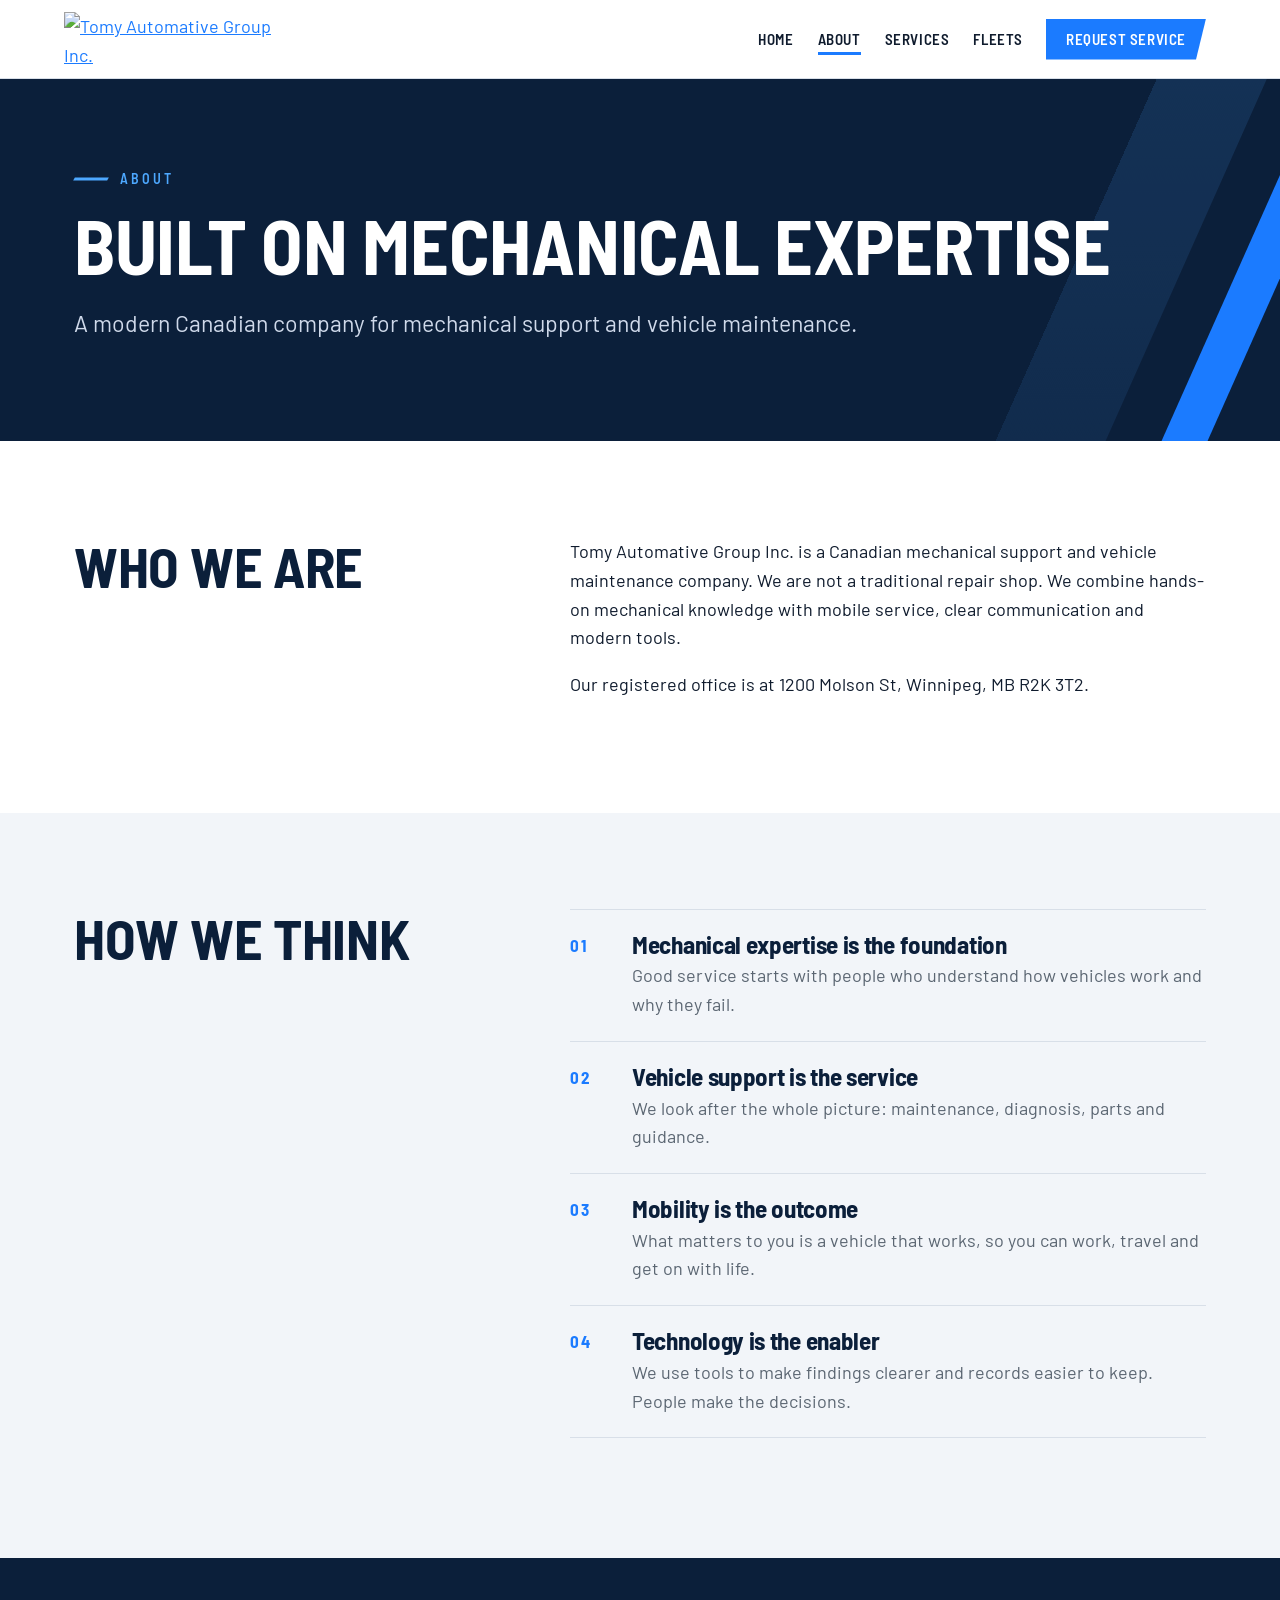
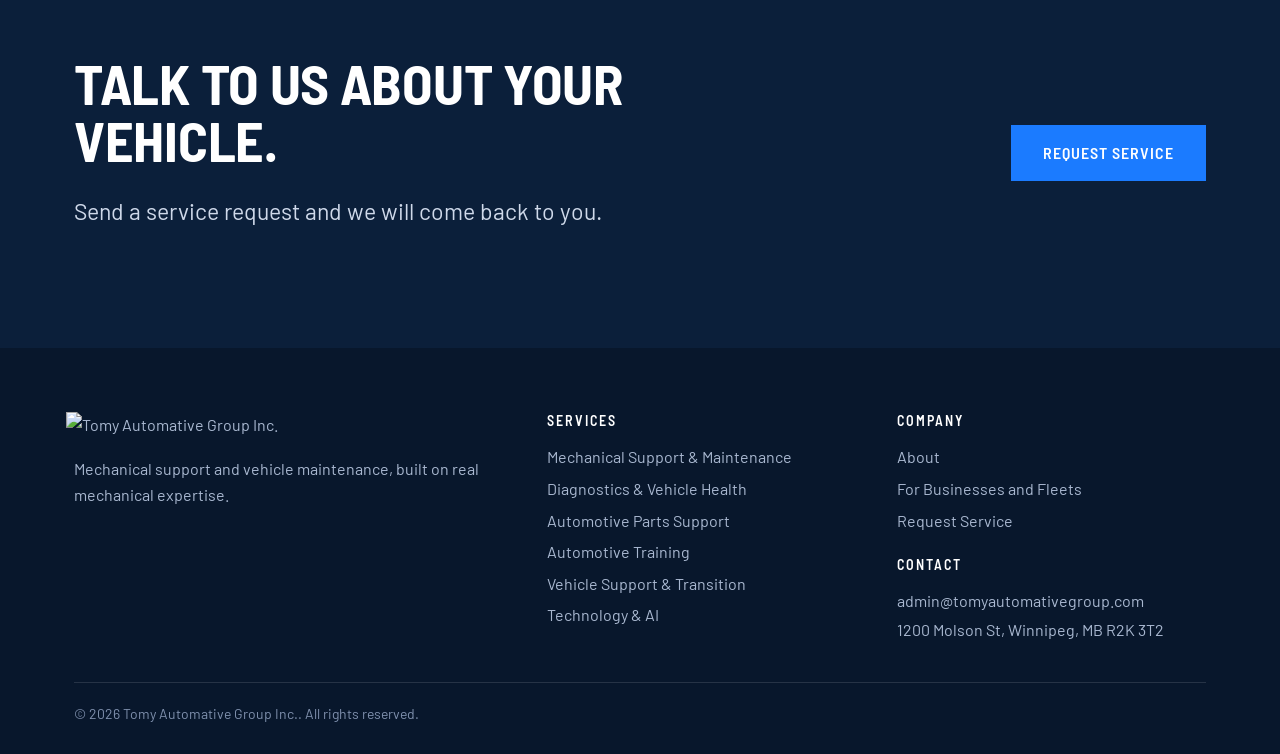
==== about.html @ df95e0b9 "Add files via upload" ====
<!doctype html><html lang="en"><head><meta charset="utf-8"><meta name="viewport" content="width=device-width,initial-scale=1">
<title>About | Tomy Automative Group Inc.</title><meta name="description" content="About Tomy Automative Group Inc., a modern Canadian mechanical support company in Winnipeg.">
<link rel="icon" type="image/png" href="assets/favicon-32.png"><link rel="apple-touch-icon" href="assets/apple-touch-icon.png">
<meta property="og:title" content="About | Tomy Automative Group Inc."><meta property="og:description" content="About Tomy Automative Group Inc., a modern Canadian mechanical support company in Winnipeg."><meta name="theme-color" content="#0B1F3A">
<link rel="preconnect" href="https://fonts.googleapis.com"><link rel="preconnect" href="https://fonts.gstatic.com" crossorigin>
<link href="https://fonts.googleapis.com/css2?family=Barlow:wght@400;500;600&family=Barlow+Semi+Condensed:wght@600;700&display=swap" rel="stylesheet">
<link rel="stylesheet" href="style.css"></head><body>
<a class="skip" href="#main">Skip to content</a>
<header class="top"><div class="wrap head">
<a class="brand" href="index.html" aria-label="Tomy Automative Group Inc., home"><img src="assets/Tomy_Logo_Horizontal_Colour.svg" alt="Tomy Automative Group Inc."></a>
<button class="burger" aria-expanded="false" aria-controls="nav">Menu</button>
<nav class="nav" id="nav" aria-label="Main"><a href="index.html">Home</a><a href="about.html" aria-current="page">About</a><a href="services.html">Services</a><a href="fleets.html">Fleets</a><a class="cta" href="contact.html">Request Service</a></nav>
</div></header><main id="main"><section class="pagehead"><i class="stripe c"></i><i class="stripe a"></i><i class="stripe b"></i><div class="wrap"><span class="kicker">About</span><h1>Built on mechanical expertise</h1><p class=lede>A modern Canadian company for mechanical support and vehicle maintenance.</p></div></section>
<section><div class="wrap split"><h2 class="rv">Who we are</h2><div class="prose rv">
<p>Tomy Automative Group Inc. is a Canadian mechanical support and vehicle maintenance company. We are not a traditional repair shop. We combine hands-on mechanical knowledge with mobile service, clear communication and modern tools.</p>
<p>Our registered office is at 1200 Molson St, Winnipeg, MB R2K 3T2.</p></div></div></section>
<section class="s-pale"><div class="wrap split"><h2 class="rv">How we think</h2><div>
<div class="list rv"><div><h3>Mechanical expertise is the foundation</h3><p>Good service starts with people who understand how vehicles work and why they fail.</p></div><div><h3>Vehicle support is the service</h3><p>We look after the whole picture: maintenance, diagnosis, parts and guidance.</p></div><div><h3>Mobility is the outcome</h3><p>What matters to you is a vehicle that works, so you can work, travel and get on with life.</p></div><div><h3>Technology is the enabler</h3><p>We use tools to make findings clearer and records easier to keep. People make the decisions.</p></div></div>
</div></div></section><section class="s-navy"><div class="wrap band"><div class="rv"><h2>Talk to us about your vehicle.</h2><p class="lede">Send a service request and we will come back to you.</p></div><div class="btns rv"><a class="btn solid" href="contact.html">Request service</a></div></div></section></main><footer><div class="wrap"><div class="grid">
<div><img src="assets/Tomy_Logo_Horizontal_Reversed.svg" alt="Tomy Automative Group Inc."><p style="margin-top:18px;max-width:26em">Mechanical support and vehicle maintenance, built on real mechanical expertise.</p></div>
<div><h4>Services</h4><a href="mechanical-support.html">Mechanical Support & Maintenance</a><a href="diagnostics.html">Diagnostics & Vehicle Health</a><a href="parts-support.html">Automotive Parts Support</a><a href="training.html">Automotive Training</a><a href="vehicle-support.html">Vehicle Support & Transition</a><a href="technology.html">Technology & AI</a></div>
<div><h4>Company</h4><a href="about.html">About</a><a href="fleets.html">For Businesses and Fleets</a><a href="contact.html">Request Service</a><h4 style="margin-top:20px">Contact</h4><a href="mailto:admin@tomyautomativegroup.com">admin@tomyautomativegroup.com</a><span>1200 Molson St, Winnipeg, MB R2K 3T2</span></div>
</div><div class="legal">&copy; 2026 Tomy Automative Group Inc.. All rights reserved.</div></div></footer>
<script src="app.js"></script></body></html>
---- style.css ----
/* Tomy Automative Group Inc. Deep navy, electric blue, condensed industrial type. Lane-line motif from the road T. */
:root{
  --navy:#0B1F3A; --navy-2:#102a4d; --blue:#1B7BFF; --sky:#4DA8FF; --ink:#0F1B2D; --grey:#5B6672; --line:#D8DFE8; --pale:#F2F5F9; --white:#fff;
  --head:"Barlow Semi Condensed","Bahnschrift","Arial Narrow",Arial,sans-serif; --body:"Barlow","Segoe UI",system-ui,Arial,sans-serif; --wrap:1180px;
}
*{box-sizing:border-box}
html{scroll-behavior:smooth}
body{margin:0;font:18px/1.6 var(--body);color:var(--ink);background:#fff;-webkit-font-smoothing:antialiased}
img,svg{max-width:100%}
a{color:var(--blue)}
.wrap{width:100%;max-width:var(--wrap);margin:0 auto;padding:0 24px}
.skip{position:absolute;left:-999px;top:0;background:var(--blue);color:#fff;padding:10px 16px;z-index:99}
.skip:focus{left:12px;top:12px}

/* header */
.top{position:sticky;top:0;z-index:30;background:rgba(255,255,255,.96);backdrop-filter:blur(8px);border-bottom:1px solid var(--line);transition:box-shadow .3s}
.top.scrolled{box-shadow:0 6px 24px rgba(11,31,58,.08)}
.head{display:flex;align-items:center;justify-content:space-between;gap:24px;height:78px}
.brand img{height:54px;width:auto;display:block;margin-left:-10px}
.nav{display:flex;gap:2px;align-items:center}
.nav a{text-decoration:none;color:var(--ink);font:600 15px/1 var(--head);letter-spacing:.6px;text-transform:uppercase;padding:12px 11px;position:relative}
.nav a::after{content:"";position:absolute;left:11px;right:11px;bottom:4px;height:3px;background:var(--blue);transform:scaleX(0);transform-origin:left;transition:transform .25s}
.nav a:hover::after,.nav a[aria-current="page"]::after{transform:scaleX(1)}
.nav .cta{background:var(--blue);color:#fff;margin-left:10px;padding:13px 20px;clip-path:polygon(0 0,100% 0,calc(100% - 10px) 100%,0 100%)}
.nav .cta::after{display:none}
.nav .cta:hover{background:var(--navy)}
.burger{display:none;background:none;border:2px solid var(--navy);padding:9px 14px;font:600 14px var(--head);letter-spacing:1px;text-transform:uppercase;color:var(--navy);cursor:pointer}

/* type */
h1,h2,h3{font-family:var(--head);color:var(--navy);line-height:1.02;font-weight:700;margin:0 0 .45em;letter-spacing:-.3px}
h1{font-size:clamp(46px,7.4vw,96px);text-transform:uppercase}
h2{font-size:clamp(34px,4.6vw,56px);text-transform:uppercase}
h3{font-size:26px}
p{margin:0 0 1em}
.lede{font-size:clamp(19px,2.1vw,23px);line-height:1.55;color:#334155;max-width:36em}
.kicker{display:inline-block;font:600 14px/1 var(--head);letter-spacing:3px;text-transform:uppercase;color:var(--blue);margin-bottom:20px;padding-left:46px;position:relative}
.kicker::before{content:"";position:absolute;left:0;top:50%;width:34px;height:3px;background:var(--blue);transform:translateY(-50%) skewX(-30deg)}

/* sections */
section{padding:96px 0}
.s-pale{background:var(--pale)}
.s-navy{background:var(--navy);color:#cfd9ea;position:relative;overflow:hidden}
.s-navy h2,.s-navy h3{color:#fff}
.s-navy .lede{color:#cfd9ea}
.s-navy .kicker{color:var(--sky)}.s-navy .kicker::before{background:var(--sky)}
.s-navy a{color:#fff}

/* hero */
.hero{background:var(--navy);color:#fff;padding:0;position:relative;overflow:hidden;min-height:640px;display:flex;align-items:center}
.hero .wrap{position:relative;z-index:2;padding-top:100px;padding-bottom:140px}
.hero h1{color:#fff;max-width:11em}
.hero h1 em{font-style:normal;color:var(--sky)}
.hero .lede{color:#cfd9ea;max-width:34em;margin-top:8px}
.btns{display:flex;gap:14px;flex-wrap:wrap;margin-top:36px}
.btn{display:inline-block;text-decoration:none;font:600 16px/1 var(--head);letter-spacing:1px;text-transform:uppercase;padding:18px 30px;border:2px solid var(--navy);color:var(--navy);transition:background .25s,color .25s,transform .25s}
.btn:hover{background:var(--navy);color:#fff;transform:translateY(-2px)}
.btn.solid{background:var(--blue);border-color:var(--blue);color:#fff}
.btn.solid:hover{background:#fff;border-color:#fff;color:var(--navy)}
.hero .btn,.s-navy .btn{border-color:#fff;color:#fff}
.hero .btn:hover,.s-navy .btn:hover{background:#fff;color:var(--navy)}
.hero .btn.solid,.s-navy .btn.solid{background:var(--blue);border-color:var(--blue);color:#fff}
.hero .btn.solid:hover,.s-navy .btn.solid:hover{background:#fff;border-color:#fff;color:var(--navy)}
/* road stripes echo the T */
.stripe{position:absolute;top:-10%;height:130%;transform:skewX(-24deg);z-index:1}
.stripe.a{right:12%;width:150px;background:linear-gradient(180deg,#143359,#0f2a4d);opacity:.9;animation:sweep 1.1s cubic-bezier(.2,.7,.2,1) .1s both}
.stripe.b{right:3%;width:70px;background:var(--blue);animation:sweep 1.1s cubic-bezier(.2,.7,.2,1) .3s both}
.stripe.c{right:27%;width:26px;background:var(--sky);opacity:.55;animation:sweep 1.1s cubic-bezier(.2,.7,.2,1) .5s both}
@keyframes sweep{from{transform:skewX(-24deg) translateX(140%);opacity:0}to{transform:skewX(-24deg) translateX(0)}}
.lane{position:absolute;left:0;right:0;bottom:44px;height:6px;z-index:2;background:repeating-linear-gradient(90deg,var(--sky) 0 70px,transparent 70px 140px);opacity:.75;animation:lane 3s linear infinite}
@keyframes lane{from{background-position:0 0}to{background-position:-140px 0}}
.road{position:absolute;left:0;right:0;bottom:0;height:34px;background:#08172c;z-index:1}
.hero .rise{opacity:0;animation:rise .8s cubic-bezier(.2,.7,.2,1) forwards}
.hero .kicker{animation-delay:.1s}.hero h1{animation-delay:.25s}.hero .lede{animation-delay:.45s}.hero .btns{animation-delay:.6s}
@keyframes rise{from{opacity:0;transform:translateY(26px)}to{opacity:1;transform:none}}

/* chain: expertise to mobility */
.chain{display:grid;grid-template-columns:repeat(4,1fr);gap:0;margin-top:44px;counter-reset:c}
.chain div{padding:28px 26px 28px 0;border-top:3px solid var(--navy);position:relative;counter-increment:c}
.chain div::before{content:"0" counter(c);font:700 15px var(--head);letter-spacing:2px;color:var(--blue);display:block;margin-bottom:10px}
.chain div:nth-child(2){border-top-color:#2a4f84}.chain div:nth-child(3){border-top-color:#3f89d6}.chain div:nth-child(4){border-top-color:var(--blue)}
.chain h3{font-size:24px;margin-bottom:6px}
.chain p{color:var(--grey);margin:0;font-size:17px}

/* service rows */
.rows{margin-top:36px;border-top:1px solid var(--line)}
.row{display:grid;grid-template-columns:70px 1fr auto;gap:8px 24px;align-items:center;padding:26px 0;border-bottom:1px solid var(--line);text-decoration:none;color:inherit;position:relative;transition:padding-left .3s,background .3s}
.row::before{content:"";position:absolute;left:0;top:0;bottom:0;width:5px;background:var(--blue);transform:scaleY(0);transform-origin:top;transition:transform .3s}
.row:hover{padding-left:22px;background:var(--pale)}
.row:hover::before{transform:scaleY(1)}
.row .n{font:700 18px var(--head);letter-spacing:2px;color:var(--blue)}
.row h3{margin:0;font-size:clamp(26px,3vw,36px);text-transform:uppercase}
.row p{margin:4px 0 0;color:var(--grey);font-size:17px}
.row .go{font:600 15px var(--head);letter-spacing:2px;text-transform:uppercase;color:var(--navy);padding-right:10px}
.row:hover .go{color:var(--blue)}

/* inner page head */
.pagehead{background:var(--navy);color:#fff;padding:84px 0 76px;position:relative;overflow:hidden}
.pagehead h1{color:#fff;font-size:clamp(40px,6vw,76px);max-width:14em;margin-bottom:.3em}
.pagehead .lede{color:#cfd9ea}
.pagehead .kicker{color:var(--sky)}.pagehead .kicker::before{background:var(--sky)}
.pagehead .stripe.a{right:8%;width:110px}.pagehead .stripe.b{right:0;width:46px}.pagehead .stripe.c{display:none}
.pagehead .wrap{position:relative;z-index:2}

/* content blocks */
.split{display:grid;grid-template-columns:.8fr 1.2fr;gap:72px}
.split h2{position:sticky;top:110px;align-self:start}
.prose{max-width:42em}
.list{border-top:1px solid var(--line);margin:0 0 24px}
.list div{padding:22px 0 22px 62px;border-bottom:1px solid var(--line);position:relative;counter-increment:l}
.list{counter-reset:l}
.list div::before{content:counter(l,decimal-leading-zero);position:absolute;left:0;top:25px;font:700 17px var(--head);letter-spacing:2px;color:var(--blue)}
.list h3{margin:0 0 4px;font-size:25px}
.list p{margin:0;color:var(--grey)}
.note{border-left:5px solid var(--blue);background:var(--pale);padding:22px 26px;margin:28px 0}
.note b{font-family:var(--head);text-transform:uppercase;letter-spacing:1px;color:var(--navy)}
.s-pale .note{background:#fff}

/* contact + form */
.contact{display:grid;grid-template-columns:1.1fr .9fr;gap:64px;align-items:start}
form{display:grid;gap:18px}
label{display:block;font:600 14px var(--head);letter-spacing:1.5px;text-transform:uppercase;color:var(--navy);margin-bottom:6px}
input,select,textarea{width:100%;font:17px var(--body);color:var(--ink);padding:14px 16px;border:2px solid var(--line);background:#fff;border-radius:0}
input:focus,select:focus,textarea:focus{outline:none;border-color:var(--blue)}
textarea{min-height:140px;resize:vertical}
.two{display:grid;grid-template-columns:1fr 1fr;gap:18px}
.hp{position:absolute;left:-9999px}
dl{margin:0}dt{font:600 14px var(--head);letter-spacing:2px;text-transform:uppercase;color:var(--blue);margin-top:24px}dd{margin:4px 0 0;font-size:20px}
.small{font-size:15px;color:var(--grey)}

/* band */
.band{display:grid;grid-template-columns:1.3fr .7fr;gap:48px;align-items:center}
.band .btns{justify-content:flex-end;margin:0}

/* footer */
footer{background:#08172c;color:#a9b8d0;padding:64px 0 28px;font-size:16px}
footer .grid{display:grid;grid-template-columns:1.4fr 1fr 1fr;gap:40px}
footer img{height:52px;width:auto;margin-left:-8px}
footer h4{margin:0 0 12px;font:600 14px var(--head);letter-spacing:2px;text-transform:uppercase;color:#fff}
footer a{color:#a9b8d0;text-decoration:none;display:block;padding:3px 0}
footer a:hover{color:#fff}
.legal{border-top:1px solid rgba(255,255,255,.12);margin-top:40px;padding-top:20px;font-size:14px;color:#7f90ad}

/* reveal */
.rv{opacity:0;transform:translateY(16px);transition:opacity .65s ease,transform .65s ease}
.rv.in{opacity:1;transform:none}
.chain .rv:nth-child(2){transition-delay:.08s}.chain .rv:nth-child(3){transition-delay:.16s}.chain .rv:nth-child(4){transition-delay:.24s}
@media (prefers-reduced-motion:reduce){
  .rv{opacity:1;transform:none;transition:none}html{scroll-behavior:auto}
  .hero .rise{animation:none;opacity:1}.stripe{animation:none!important}.lane{animation:none}
}

@media (max-width:980px){
  section{padding:64px 0}
  .split,.contact,.band,footer .grid{grid-template-columns:1fr;gap:32px}
  .split h2{position:static}
  .chain{grid-template-columns:1fr 1fr}
  .band .btns{justify-content:flex-start}
  .burger{display:block}
  .nav{display:none;position:absolute;left:0;right:0;top:100%;background:#fff;border-bottom:1px solid var(--line);flex-direction:column;align-items:stretch;padding:8px 24px 20px}
  .nav.open{display:flex}
  .nav a{padding:15px 0;border-bottom:1px solid var(--line)}
  .nav a::after{display:none}
  .nav .cta{margin:14px 0 0;text-align:center;clip-path:none}
  .hero{min-height:560px}
  .hero .wrap{padding-top:70px;padding-bottom:120px}
  .stripe.a{right:-6%}.stripe.b{right:-14%}.stripe.c{right:14%;opacity:.3}
  .stripe.a,.stripe.b{opacity:.45}
}
@media (max-width:560px){
  .chain,.two{grid-template-columns:1fr}
  .row{grid-template-columns:44px 1fr}
  .row .go{display:none}
  .brand img{height:46px}
  .head{height:68px}
}

/* ---- photo layout (v2) ---- */
.hero-photo{position:absolute;inset:0;background:url(assets/photo-hero.jpg) center/cover no-repeat;z-index:0;transform:scale(1.06);animation:zoom 14s ease-out forwards}
@keyframes zoom{to{transform:scale(1)}}
.hero::before{content:"";position:absolute;inset:0;z-index:1;background:linear-gradient(90deg,rgba(11,31,58,.97) 0%,rgba(11,31,58,.86) 45%,rgba(11,31,58,.45) 100%)}
.hero{min-height:700px}
.hero .wrap{padding-bottom:190px}
.hero .stripe.a,.hero .stripe.c{display:none}
.hero .stripe.b{right:6%;width:54px;opacity:.9;z-index:1}
.hero .road,.hero .lane{z-index:2}

.cards{position:relative;z-index:5;padding:0;margin-top:-120px}
.cards .grid{display:grid;grid-template-columns:1.15fr 1fr 1fr 1fr;box-shadow:0 24px 60px rgba(11,31,58,.22)}
.cards .c{background:#fff;padding:34px 30px 32px;text-decoration:none;color:var(--ink);position:relative;border-top:5px solid var(--navy);transition:transform .3s,background .3s}
.cards .c:hover{transform:translateY(-8px);background:var(--pale)}
.cards .c .n{font:700 15px var(--head);letter-spacing:2px;color:var(--blue)}
.cards .c h3{font-size:25px;margin:10px 0 8px;text-transform:uppercase}
.cards .c p{color:var(--grey);margin:0 0 16px;font-size:17px}
.cards .c span.go{font:600 14px var(--head);letter-spacing:2px;text-transform:uppercase;color:var(--blue)}
.cards .feat{background:var(--blue);color:#fff;border-top-color:var(--sky)}
.cards .feat .n{color:#fff}
.cards .feat h3{color:#fff}.cards .feat p{color:#e6f0ff}
.cards .feat:hover{background:#1469dc;transform:none}
.cards .feat .btn{border-color:#fff;color:#fff;padding:14px 22px;margin-top:6px}
.cards .feat .btn:hover{background:#fff;color:var(--blue)}

.about{display:grid;grid-template-columns:1fr 1fr;gap:72px;align-items:center}
.photo{position:relative;isolation:isolate}
.photo img{display:block;width:100%;height:560px;object-fit:cover}
.photo::before{content:"";position:absolute;left:-18px;top:-18px;right:18px;bottom:18px;border:4px solid var(--blue);z-index:-1}
.photo .badge{position:absolute;left:-28px;bottom:36px;background:var(--navy);color:#fff;padding:22px 34px 22px 28px;border-left:6px solid var(--blue);clip-path:polygon(0 0,100% 0,calc(100% - 14px) 100%,0 100%)}
.photo .badge b{display:block;font:700 34px/1 var(--head);text-transform:uppercase;letter-spacing:.5px}
.photo .badge span{font:600 13px var(--head);letter-spacing:2px;text-transform:uppercase;color:var(--sky)}
.ticks{list-style:none;margin:26px 0 30px;padding:0;display:grid;grid-template-columns:1fr 1fr;gap:14px 28px}
.ticks li{padding-left:34px;position:relative;font-weight:500}
.ticks li::before{content:"";position:absolute;left:0;top:6px;width:20px;height:11px;border-left:4px solid var(--blue);border-bottom:4px solid var(--blue);transform:rotate(-45deg) scale(.8)}
.ticks small{display:block;font-weight:400;color:var(--grey);font-size:16px}

.photoband{position:relative;padding:130px 0;text-align:center;color:#fff;background:url(assets/photo-band.jpg) center/cover fixed no-repeat;overflow:hidden}
.photoband::before{content:"";position:absolute;inset:0;background:linear-gradient(180deg,rgba(11,31,58,.78),rgba(11,31,58,.9))}
.photoband .wrap{position:relative}
.photoband h2{color:#fff;max-width:14em;margin:0 auto .4em}
.photoband .lede{color:#dbe6f6;margin:0 auto}
.photoband .btns{justify-content:center}
.fleetbg{background:var(--navy) url(assets/photo-tools.jpg) center/cover no-repeat}
.fleetbg::before{content:"";position:absolute;inset:0;background:linear-gradient(90deg,rgba(11,31,58,.96),rgba(11,31,58,.8))}
.fleetbg .wrap{position:relative}

.pagehead{background:var(--navy) url(assets/photo-hero.jpg) center 40%/cover no-repeat}
.pagehead::before{content:"";position:absolute;inset:0;background:linear-gradient(90deg,rgba(11,31,58,.97),rgba(11,31,58,.82))}
.pagehead .stripe{z-index:1}

@media (max-width:980px){
  .cards{margin-top:-90px}
  .cards .grid{grid-template-columns:1fr 1fr}
  .about{grid-template-columns:1fr;gap:48px}
  .photo img{height:380px}.photo .badge{left:12px}
  .photoband{background-attachment:scroll;padding:90px 0}
}
@media (max-width:560px){.cards .grid{grid-template-columns:1fr}.ticks{grid-template-columns:1fr}.hero .wrap{padding-bottom:150px}.hero{min-height:620px}}
@media (prefers-reduced-motion:reduce){.hero-photo{animation:none;transform:none}}
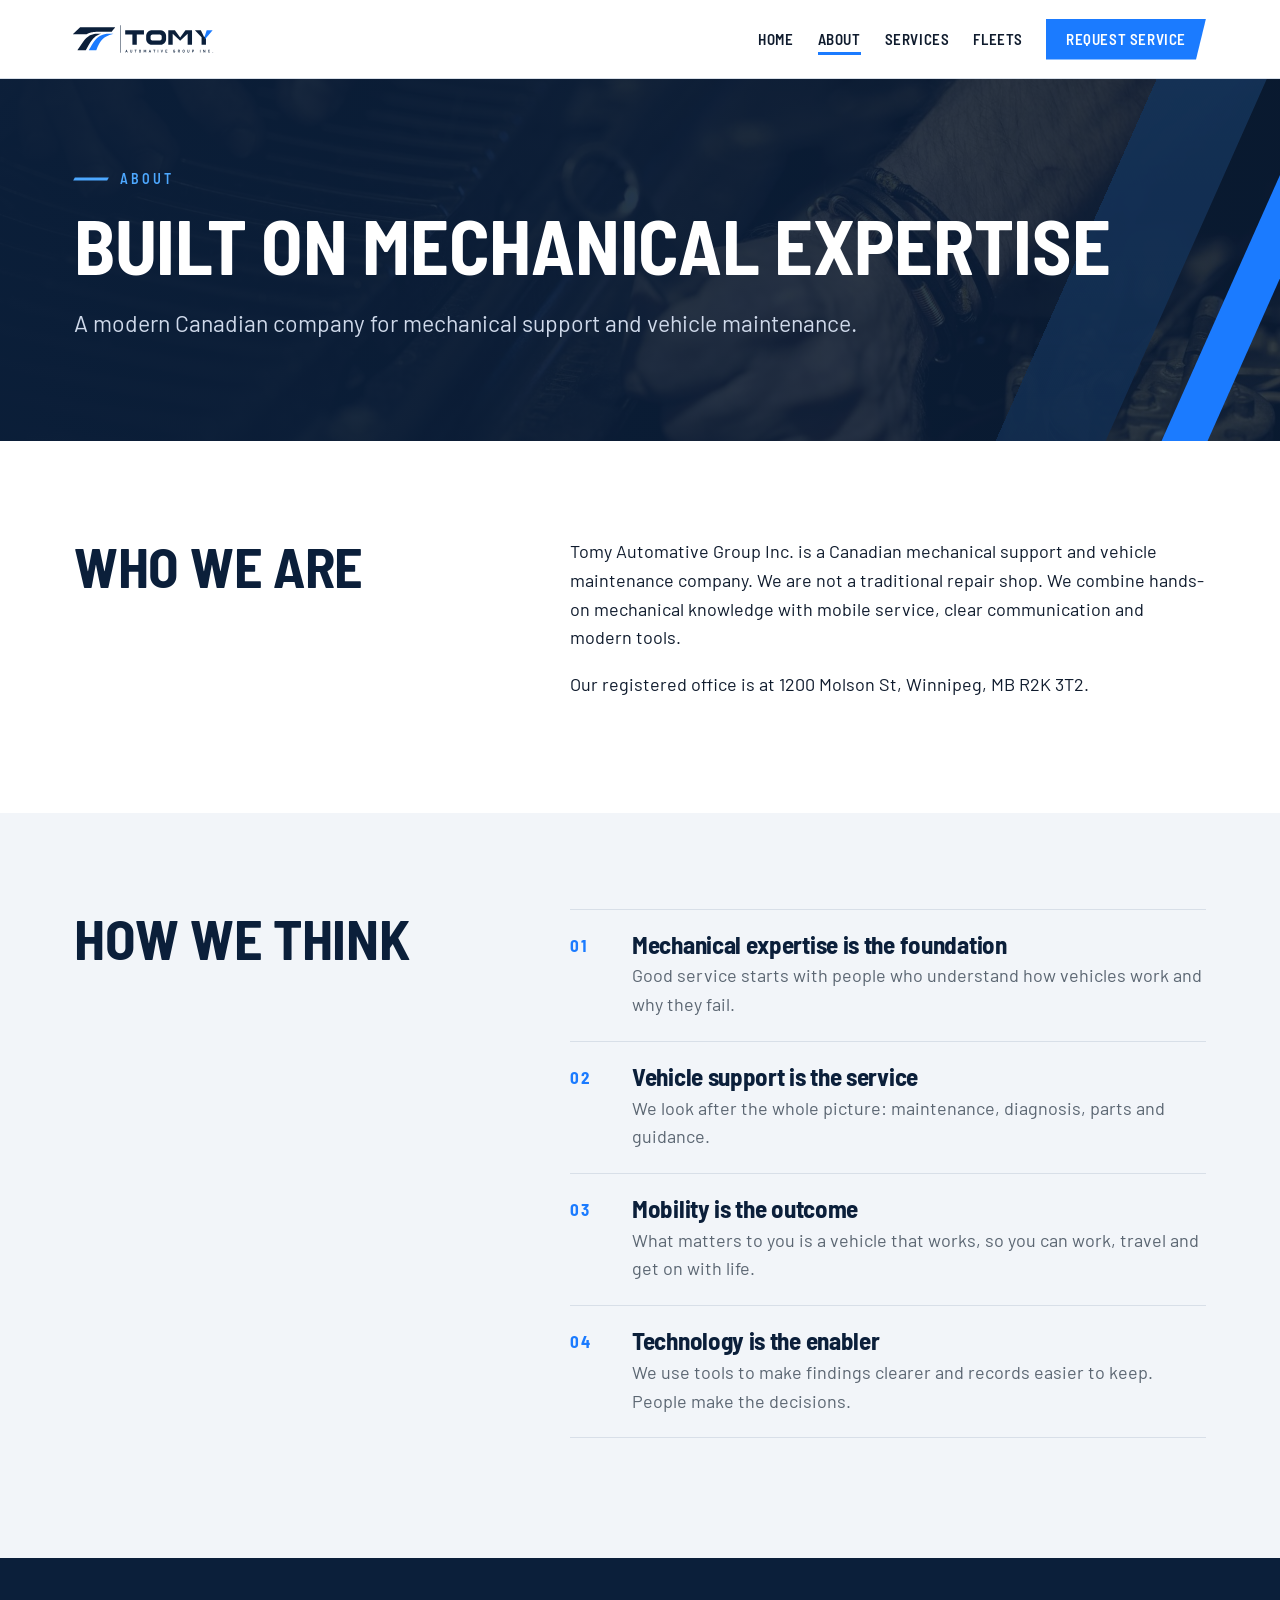
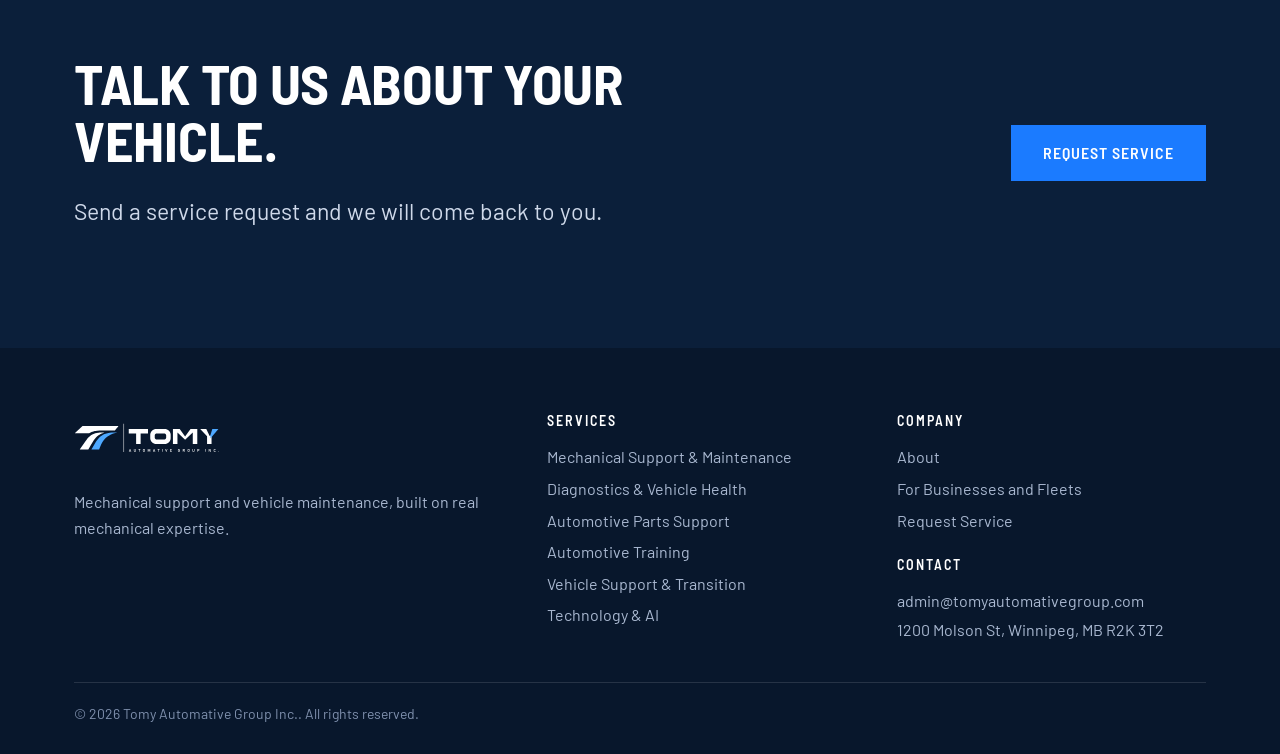
==== commit f75ede52: "Add files via upload" ====
--- a/about.html
+++ b/about.html
@@ -7,18 +7,18 @@
 <link rel="stylesheet" href="style.css"></head><body>
 <a class="skip" href="#main">Skip to content</a>
 <header class="top"><div class="wrap head">
-<a class="brand" href="index.html" aria-label="Tomy Automative Group Inc., home"><img src="assets/Tomy_Logo_Horizontal_Colour.svg" alt="Tomy Automative Group Inc."></a>
+<a class="brand" href="./" aria-label="Tomy Automative Group Inc., home"><img src="assets/Tomy_Logo_Horizontal_Colour.svg" alt="Tomy Automative Group Inc."></a>
 <button class="burger" aria-expanded="false" aria-controls="nav">Menu</button>
-<nav class="nav" id="nav" aria-label="Main"><a href="index.html">Home</a><a href="about.html" aria-current="page">About</a><a href="services.html">Services</a><a href="fleets.html">Fleets</a><a class="cta" href="contact.html">Request Service</a></nav>
+<nav class="nav" id="nav" aria-label="Main"><a href="./">Home</a><a href="about" aria-current="page">About</a><a href="services">Services</a><a href="fleets">Fleets</a><a class="cta" href="contact">Request Service</a></nav>
 </div></header><main id="main"><section class="pagehead"><i class="stripe c"></i><i class="stripe a"></i><i class="stripe b"></i><div class="wrap"><span class="kicker">About</span><h1>Built on mechanical expertise</h1><p class=lede>A modern Canadian company for mechanical support and vehicle maintenance.</p></div></section>
 <section><div class="wrap split"><h2 class="rv">Who we are</h2><div class="prose rv">
 <p>Tomy Automative Group Inc. is a Canadian mechanical support and vehicle maintenance company. We are not a traditional repair shop. We combine hands-on mechanical knowledge with mobile service, clear communication and modern tools.</p>
 <p>Our registered office is at 1200 Molson St, Winnipeg, MB R2K 3T2.</p></div></div></section>
 <section class="s-pale"><div class="wrap split"><h2 class="rv">How we think</h2><div>
 <div class="list rv"><div><h3>Mechanical expertise is the foundation</h3><p>Good service starts with people who understand how vehicles work and why they fail.</p></div><div><h3>Vehicle support is the service</h3><p>We look after the whole picture: maintenance, diagnosis, parts and guidance.</p></div><div><h3>Mobility is the outcome</h3><p>What matters to you is a vehicle that works, so you can work, travel and get on with life.</p></div><div><h3>Technology is the enabler</h3><p>We use tools to make findings clearer and records easier to keep. People make the decisions.</p></div></div>
-</div></div></section><section class="s-navy"><div class="wrap band"><div class="rv"><h2>Talk to us about your vehicle.</h2><p class="lede">Send a service request and we will come back to you.</p></div><div class="btns rv"><a class="btn solid" href="contact.html">Request service</a></div></div></section></main><footer><div class="wrap"><div class="grid">
+</div></div></section><section class="s-navy"><div class="wrap band"><div class="rv"><h2>Talk to us about your vehicle.</h2><p class="lede">Send a service request and we will come back to you.</p></div><div class="btns rv"><a class="btn solid" href="contact">Request service</a></div></div></section></main><footer><div class="wrap"><div class="grid">
 <div><img src="assets/Tomy_Logo_Horizontal_Reversed.svg" alt="Tomy Automative Group Inc."><p style="margin-top:18px;max-width:26em">Mechanical support and vehicle maintenance, built on real mechanical expertise.</p></div>
-<div><h4>Services</h4><a href="mechanical-support.html">Mechanical Support & Maintenance</a><a href="diagnostics.html">Diagnostics & Vehicle Health</a><a href="parts-support.html">Automotive Parts Support</a><a href="training.html">Automotive Training</a><a href="vehicle-support.html">Vehicle Support & Transition</a><a href="technology.html">Technology & AI</a></div>
-<div><h4>Company</h4><a href="about.html">About</a><a href="fleets.html">For Businesses and Fleets</a><a href="contact.html">Request Service</a><h4 style="margin-top:20px">Contact</h4><a href="mailto:admin@tomyautomativegroup.com">admin@tomyautomativegroup.com</a><span>1200 Molson St, Winnipeg, MB R2K 3T2</span></div>
+<div><h4>Services</h4><a href="mechanical-support">Mechanical Support & Maintenance</a><a href="diagnostics">Diagnostics & Vehicle Health</a><a href="parts-support">Automotive Parts Support</a><a href="training">Automotive Training</a><a href="vehicle-support">Vehicle Support & Transition</a><a href="technology">Technology & AI</a></div>
+<div><h4>Company</h4><a href="about">About</a><a href="fleets">For Businesses and Fleets</a><a href="contact">Request Service</a><h4 style="margin-top:20px">Contact</h4><a href="mailto:admin@tomyautomativegroup.com">admin@tomyautomativegroup.com</a><span>1200 Molson St, Winnipeg, MB R2K 3T2</span></div>
 </div><div class="legal">&copy; 2026 Tomy Automative Group Inc.. All rights reserved.</div></div></footer>
 <script src="app.js"></script></body></html>
